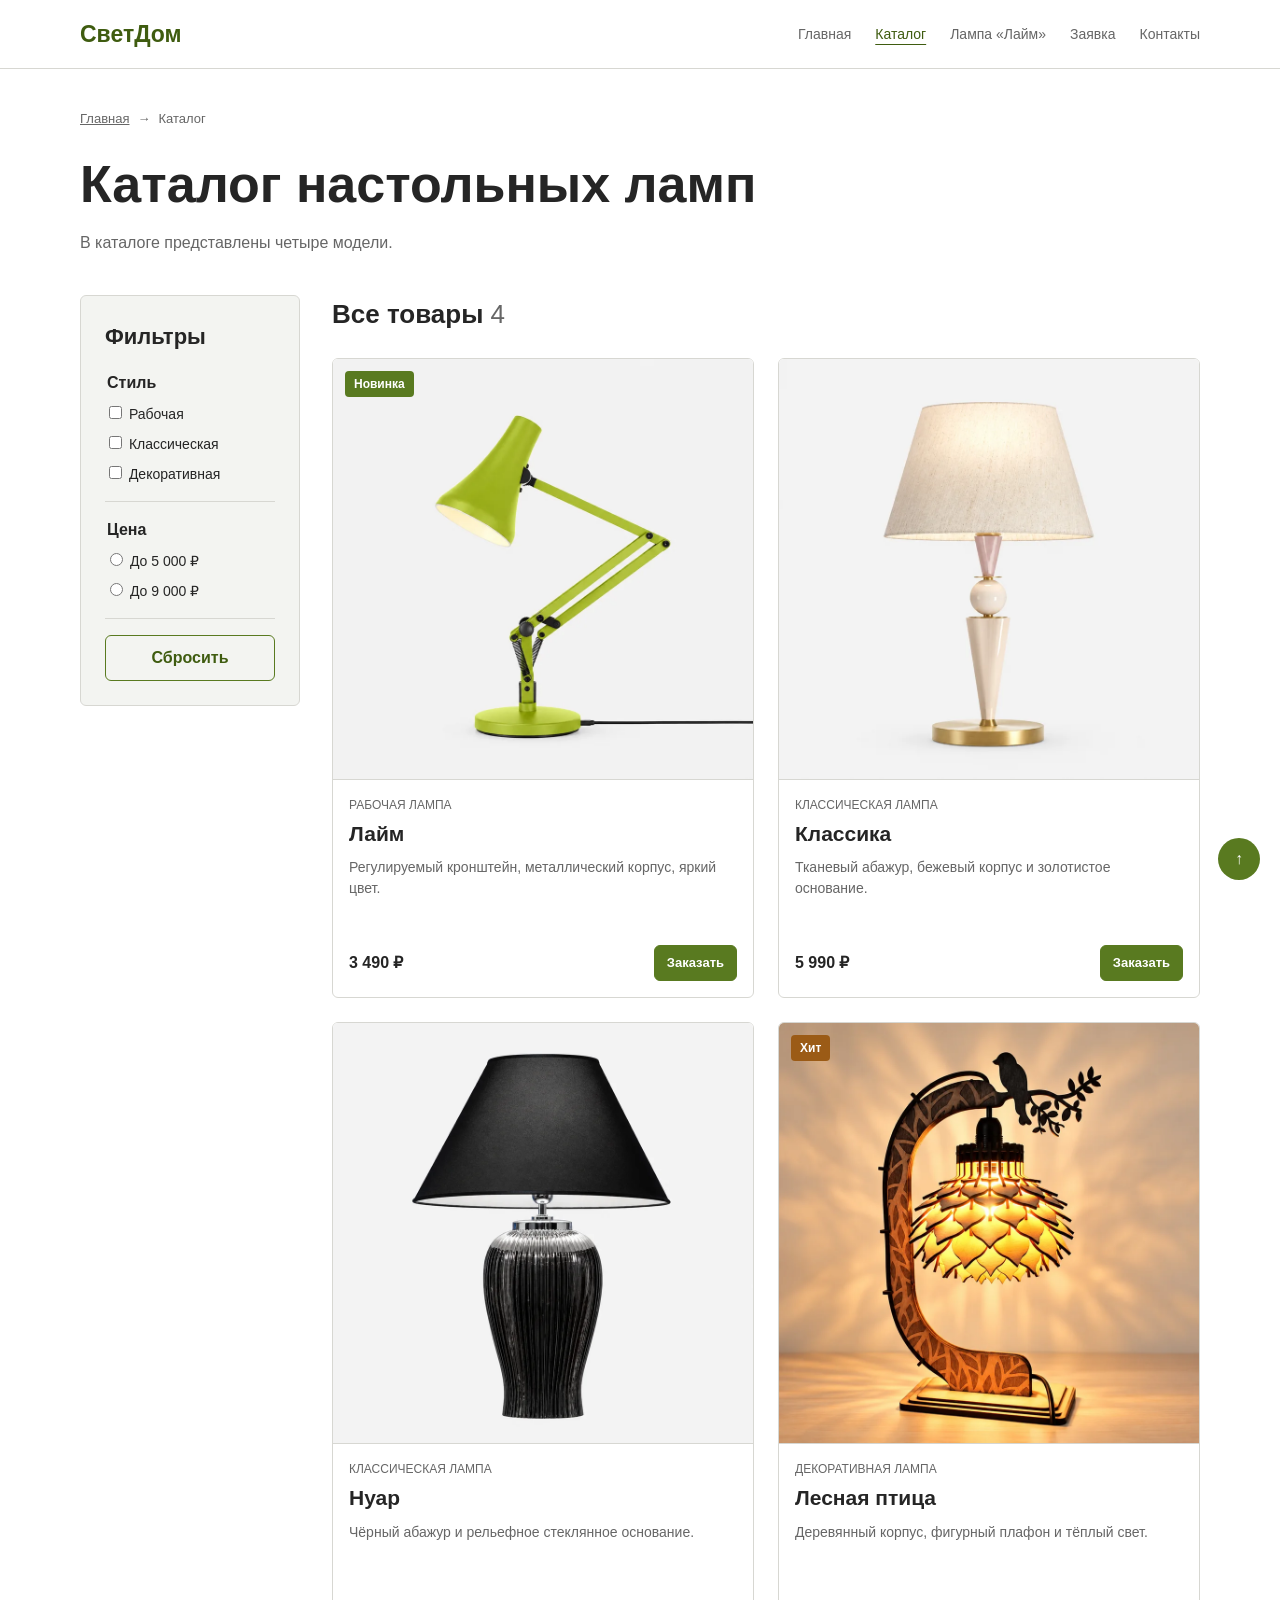
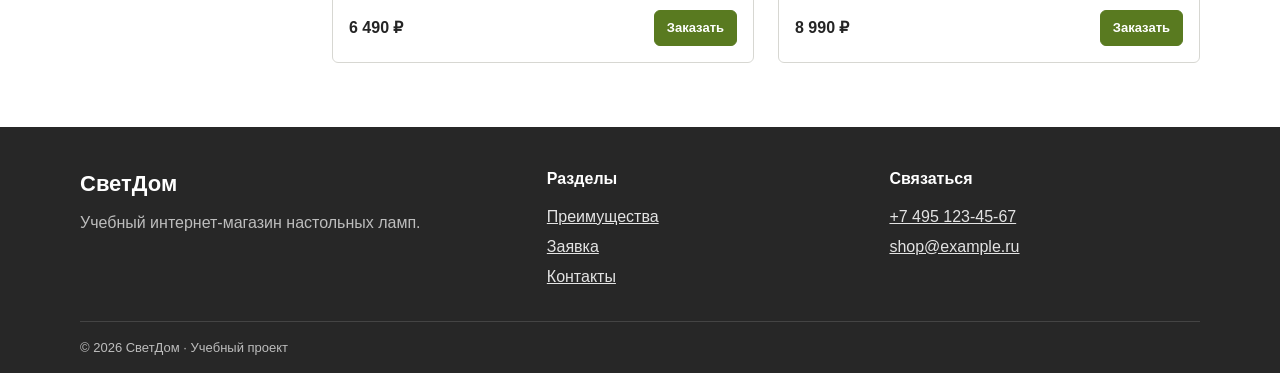
==== catalog.html @ de1390ab "Import the original SvetDom HTML/CSS project from KR1 (66d1419)" ====
<!doctype html>
<html lang="ru">
  <head>
    <meta charset="UTF-8" />
    <meta name="viewport" content="width=device-width, initial-scale=1.0" />
    <meta name="description" content="Каталог из четырёх настольных ламп магазина СветДом." />
    <title>Каталог ламп - СветДом</title>
    <link rel="stylesheet" href="css/style.css" />
  </head>
  <body>
    <a class="skip-link" href="#main-content">Перейти к содержимому</a>
    <header class="site-header">
      <div class="site-header__inner container">
        <a class="site-header__logo" href="index.html">СветДом</a>
        <nav class="site-nav" aria-label="Основная навигация">
          <ul class="site-nav__list">
            <li><a class="site-nav__link" href="index.html">Главная</a></li>
            <li>
              <a
                class="site-nav__link site-nav__link--active"
                href="catalog.html"
                aria-current="page"
              >
                Каталог
              </a>
            </li>
            <li>
              <a class="site-nav__link" href="product.html">Лампа «Лайм»</a>
            </li>
            <li><a class="site-nav__link" href="order.html">Заявка</a></li>
            <li><a class="site-nav__link" href="contacts.html">Контакты</a></li>
          </ul>
        </nav>
      </div>
    </header>

    <main id="main-content">
      <div class="page-title container">
        <nav class="breadcrumbs" aria-label="Хлебные крошки">
          <a href="index.html">Главная</a>
          <span>→</span>
          <span aria-current="page">Каталог</span>
        </nav>
        <h1>Каталог настольных ламп</h1>
        <p>В каталоге представлены четыре модели.</p>
      </div>

      <div class="catalog container">
        <aside class="filter">
          <h2 class="filter__title">Фильтры</h2>
          <form class="filter__form">
            <fieldset class="filter__group">
              <legend>Стиль</legend>
              <label for="style-work">
                <input id="style-work" type="checkbox" name="style" value="work" />
                Рабочая
              </label>
              <label for="style-classic">
                <input id="style-classic" type="checkbox" name="style" value="classic" />
                Классическая
              </label>
              <label for="style-decor">
                <input id="style-decor" type="checkbox" name="style" value="decor" />
                Декоративная
              </label>
            </fieldset>
            <fieldset class="filter__group">
              <legend>Цена</legend>
              <label for="price-5000">
                <input id="price-5000" type="radio" name="price" value="5000" />
                До 5 000 ₽
              </label>
              <label for="price-9000">
                <input id="price-9000" type="radio" name="price" value="9000" />
                До 9 000 ₽
              </label>
            </fieldset>
            <button class="button button--outline" type="reset">Сбросить</button>
          </form>
        </aside>

        <section class="catalog__products" aria-labelledby="catalog-heading">
          <h2 class="catalog__heading" id="catalog-heading">
            Все товары
            <span>4</span>
          </h2>
          <div class="product-grid product-grid--catalog">
            <article class="product-card product-card--new">
              <span class="product-card__badge">Новинка</span>
              <a href="product.html">
                <img
                  class="product-card__image"
                  src="images/lamp-green.webp"
                  alt="Зелёная рабочая лампа Лайм"
                  width="900"
                  height="900"
                />
              </a>
              <div class="product-card__content">
                <p class="product-card__category">Рабочая лампа</p>
                <h3 class="product-card__title">
                  <a href="product.html">Лайм</a>
                </h3>
                <p class="product-card__text">
                  Регулируемый кронштейн, металлический корпус, яркий цвет.
                </p>
                <div class="product-card__bottom">
                  <strong>3 490 ₽</strong>
                  <a class="button button--small" href="order.html#order-form">Заказать</a>
                </div>
              </div>
            </article>
            <article class="product-card">
              <img
                class="product-card__image"
                src="images/lamp-beige.webp"
                alt="Бежевая лампа Классика"
                width="900"
                height="900"
              />
              <div class="product-card__content">
                <p class="product-card__category">Классическая лампа</p>
                <h3 class="product-card__title">Классика</h3>
                <p class="product-card__text">
                  Тканевый абажур, бежевый корпус и золотистое основание.
                </p>
                <div class="product-card__bottom">
                  <strong>5 990 ₽</strong>
                  <a class="button button--small" href="order.html#order-form">Заказать</a>
                </div>
              </div>
            </article>
            <article class="product-card">
              <img
                class="product-card__image"
                src="images/lamp-black.webp"
                alt="Чёрная лампа Нуар"
                width="900"
                height="900"
              />
              <div class="product-card__content">
                <p class="product-card__category">Классическая лампа</p>
                <h3 class="product-card__title">Нуар</h3>
                <p class="product-card__text">Чёрный абажур и рельефное стеклянное основание.</p>
                <div class="product-card__bottom">
                  <strong>6 490 ₽</strong>
                  <a class="button button--small" href="order.html#order-form">Заказать</a>
                </div>
              </div>
            </article>
            <article class="product-card product-card--hit">
              <span class="product-card__badge">Хит</span>
              <img
                class="product-card__image"
                src="images/lamp-bird.webp"
                alt="Деревянная лампа Лесная птица"
                width="900"
                height="900"
              />
              <div class="product-card__content">
                <p class="product-card__category">Декоративная лампа</p>
                <h3 class="product-card__title">Лесная птица</h3>
                <p class="product-card__text">Деревянный корпус, фигурный плафон и тёплый свет.</p>
                <div class="product-card__bottom">
                  <strong>8 990 ₽</strong>
                  <a class="button button--small" href="order.html#order-form">Заказать</a>
                </div>
              </div>
            </article>
          </div>
        </section>
      </div>
    </main>

    <footer class="site-footer">
      <div class="site-footer__inner container">
        <div>
          <strong class="site-footer__logo">СветДом</strong>
          <p>Учебный интернет-магазин настольных ламп.</p>
        </div>
        <div>
          <h2 class="site-footer__title">Разделы</h2>
          <a href="index.html#advantages">Преимущества</a>
          <a href="order.html">Заявка</a>
          <a href="contacts.html">Контакты</a>
        </div>
        <div>
          <h2 class="site-footer__title">Связаться</h2>
          <a href="tel:+74951234567">+7 495 123-45-67</a>
          <a href="mailto:shop@example.ru">shop@example.ru</a>
        </div>
      </div>
      <div class="site-footer__bottom container">© 2026 СветДом · Учебный проект</div>
    </footer>
    <a class="back-to-top" href="#main-content" aria-label="Наверх">↑</a>
  </body>
</html>
---- css/style.css ----
:root {
  --color-bg: #ffffff;
  --color-light: #f3f4f1;
  --color-text: #252525;
  --color-muted: #666666;
  --color-primary: #597a20;
  --color-primary-dark: #3f5c10;
  --color-border: #d7d7d2;
  --color-white: #ffffff;
  --color-danger: #a52a2a;
  --space-sm: 8px;
  --space-md: 16px;
  --space-lg: 24px;
  --space-xl: 40px;
  --radius-sm: 6px;
  --radius-md: 12px;
  --container: 1120px;
}

*,
*::before,
*::after {
  box-sizing: border-box;
}

html {
  scroll-behavior: smooth;
}

body {
  margin: 0;
  color: var(--color-text);
  background: var(--color-bg);
  font-family: Arial, Helvetica, sans-serif;
  line-height: 1.5;
}

main {
  min-height: calc(100vh - 309px);
}

img {
  display: block;
  max-width: 100%;
  height: auto;
}

a {
  color: inherit;
}

button,
input,
select,
textarea {
  font: inherit;
}

h1,
h2,
h3,
p {
  margin-top: 0;
}

:focus-visible {
  outline: 3px solid #246ac2;
  outline-offset: 3px;
}

.container {
  width: min(calc(100% - 32px), var(--container));
  margin: 0 auto;
}

.skip-link {
  position: fixed;
  top: 10px;
  left: 10px;
  z-index: 200;
  padding: 10px 14px;
  color: var(--color-white);
  background: var(--color-text);
  transform: translateY(-150%);
}

.skip-link:focus {
  transform: translateY(0);
}

.label {
  margin-bottom: var(--space-sm);
  color: var(--color-primary-dark);
  font-size: 13px;
  font-weight: 700;
  text-transform: uppercase;
}

.section {
  padding: 64px 0;
}

.section--gray {
  background: var(--color-light);
}

.section__title {
  margin-bottom: 28px;
  font-size: clamp(28px, 4vw, 40px);
  line-height: 1.15;
}

.section__header {
  display: flex;
  align-items: center;
  justify-content: space-between;
  gap: var(--space-md);
}

.simple-link {
  color: var(--color-primary-dark);
  font-weight: 700;
}

/* Шапка и навигация */
.site-header {
  position: sticky;
  top: 0;
  z-index: 50;
  background: var(--color-white);
  border-bottom: 1px solid var(--color-border);
}

.site-header__inner {
  display: flex;
  min-height: 68px;
  align-items: center;
  justify-content: space-between;
  gap: var(--space-lg);
}

.site-header__logo {
  color: var(--color-primary-dark);
  font-size: 23px;
  font-weight: 800;
  text-decoration: none;
}

.site-nav__list {
  display: flex;
  align-items: center;
  gap: var(--space-lg);
  padding: 0;
  margin: 0;
  list-style: none;
}

.site-nav__link {
  display: block;
  padding: 22px 0;
  color: var(--color-muted);
  font-size: 14px;
  text-decoration: none;
}

.site-nav__link:hover,
.site-nav__link--active {
  color: var(--color-primary-dark);
  text-decoration: underline;
  text-underline-offset: 5px;
}

/* Кнопки */
.button {
  display: inline-flex;
  min-height: 44px;
  align-items: center;
  justify-content: center;
  padding: 10px 20px;
  color: var(--color-white);
  background: var(--color-primary);
  border: 1px solid var(--color-primary);
  border-radius: var(--radius-sm);
  font-weight: 700;
  text-decoration: none;
  cursor: pointer;
}

.button:hover {
  background: var(--color-primary-dark);
  border-color: var(--color-primary-dark);
}

.button:disabled,
.button--disabled {
  cursor: not-allowed;
  opacity: 0.5;
}

.button--small {
  min-height: 36px;
  padding: 7px 12px;
  font-size: 13px;
}

.button--outline {
  color: var(--color-primary-dark);
  background: transparent;
}

.button--outline:hover {
  color: var(--color-white);
}

/* Главная страница */
.hero {
  padding: 48px 0;
  background: #f1f4eb;
}

.hero__inner {
  display: grid;
  align-items: center;
  grid-template-columns: 1fr 1fr;
  gap: 48px;
}

.hero__title {
  margin-bottom: var(--space-lg);
  font-size: clamp(38px, 6vw, 64px);
  line-height: 1.05;
}

.hero__text {
  max-width: 560px;
  margin-bottom: var(--space-lg);
  color: var(--color-muted);
  font-size: 18px;
}

.hero__image {
  width: 100%;
  height: auto;
  object-fit: contain;
  border: 1px solid var(--color-border);
  border-radius: var(--radius-md);
}

.advantages {
  display: grid;
  margin-bottom: var(--space-lg);
  grid-template-columns: repeat(3, 1fr);
  gap: var(--space-lg);
}

.advantage-card {
  padding: var(--space-lg);
  background: var(--color-light);
  border: 1px solid var(--color-border);
  border-radius: var(--radius-sm);
}

.advantage-card__title {
  margin-bottom: var(--space-sm);
  font-size: 20px;
}

.advantage-card__text {
  margin-bottom: 0;
  color: var(--color-muted);
}

.about {
  display: grid;
  align-items: start;
  grid-template-columns: 1fr 1fr;
  gap: 48px;
}

.about p:last-child {
  color: var(--color-muted);
  font-size: 18px;
}

/* Карточки товаров */
.product-grid {
  display: grid;
  grid-template-columns: repeat(4, 1fr);
  gap: var(--space-lg);
}

.product-grid--catalog {
  grid-template-columns: repeat(2, 1fr);
}

.product-card {
  position: relative;
  overflow: hidden;
  background: var(--color-white);
  border: 1px solid var(--color-border);
  border-radius: var(--radius-sm);
}

.product-card:hover {
  border-color: var(--color-primary);
}

.product-card__badge {
  position: absolute;
  top: 12px;
  left: 12px;
  z-index: 2;
  padding: 4px 9px;
  color: var(--color-white);
  background: var(--color-primary);
  border-radius: 4px;
  font-size: 12px;
  font-weight: 700;
}

.product-card--hit .product-card__badge {
  background: #9b5b16;
}

.product-card__image {
  width: 100%;
  height: auto;
  object-fit: contain;
  background: var(--color-white);
  border-bottom: 1px solid var(--color-border);
}

.product-card__content {
  padding: var(--space-md);
}

.product-card__category {
  margin-bottom: 4px;
  color: var(--color-muted);
  font-size: 12px;
  text-transform: uppercase;
}

.product-card__title {
  margin-bottom: var(--space-sm);
  font-size: 21px;
}

.product-card__title a {
  text-decoration: none;
}

.product-card__title a:hover {
  color: var(--color-primary-dark);
  text-decoration: underline;
}

.product-card__text {
  min-height: 72px;
  margin-bottom: var(--space-md);
  color: var(--color-muted);
  font-size: 14px;
}

.product-card__bottom {
  display: flex;
  align-items: center;
  justify-content: space-between;
  gap: var(--space-sm);
}

/* Внутренние страницы */
.page-title {
  padding: 40px 0;
}

.page-title h1 {
  margin-bottom: var(--space-sm);
  font-size: clamp(34px, 5vw, 52px);
}

.page-title > p {
  margin-bottom: 0;
  color: var(--color-muted);
}

.breadcrumbs {
  display: flex;
  gap: var(--space-sm);
  margin-bottom: var(--space-md);
  color: var(--color-muted);
  font-size: 13px;
}

.breadcrumbs--page {
  padding-top: 32px;
}

.breadcrumbs a:hover {
  color: var(--color-primary-dark);
}

/* Каталог */
.catalog {
  display: grid;
  align-items: start;
  padding-bottom: 64px;
  grid-template-columns: 220px 1fr;
  gap: 32px;
}

.filter {
  position: sticky;
  top: 92px;
  padding: var(--space-lg);
  background: var(--color-light);
  border: 1px solid var(--color-border);
  border-radius: var(--radius-sm);
}

.filter__title {
  font-size: 22px;
}

.filter__form {
  display: grid;
  gap: var(--space-md);
}

.filter__group {
  display: grid;
  padding: 0 0 var(--space-md);
  margin: 0;
  border: 0;
  border-bottom: 1px solid var(--color-border);
  gap: var(--space-sm);
}

.filter__group legend {
  margin-bottom: var(--space-sm);
  font-weight: 700;
}

.filter__group label {
  cursor: pointer;
  font-size: 14px;
}

.filter__group input {
  accent-color: var(--color-primary);
}

.catalog__heading {
  margin-bottom: var(--space-lg);
  font-size: 26px;
}

.catalog__heading span {
  color: var(--color-muted);
  font-weight: 400;
}

/* Страница товара */
.product-detail {
  display: grid;
  align-items: center;
  padding: 20px 0 64px;
  grid-template-columns: 1fr 1fr;
  gap: 48px;
}

.product-detail__photo {
  position: relative;
}

.product-detail__photo img {
  width: 100%;
  height: auto;
  object-fit: contain;
  border: 1px solid var(--color-border);
  border-radius: var(--radius-md);
}

.product-detail__badge {
  position: absolute;
  top: 16px;
  left: 16px;
  z-index: 2;
  padding: 5px 10px;
  color: var(--color-white);
  background: var(--color-primary);
  border-radius: 4px;
  font-size: 13px;
}

.product-detail__title {
  margin-bottom: var(--space-md);
  font-size: clamp(40px, 6vw, 64px);
}

.product-detail__description {
  color: var(--color-muted);
  font-size: 17px;
}

.product-detail__price {
  margin-bottom: 4px;
  font-size: 28px;
  font-weight: 700;
}

.product-detail__stock {
  color: var(--color-primary-dark);
  font-weight: 700;
}

.product-detail__list {
  padding-left: 20px;
  margin-top: var(--space-lg);
  color: var(--color-muted);
}

.specs {
  display: grid;
  align-items: start;
  grid-template-columns: 1fr 1.4fr;
  gap: 48px;
}

.table-wrapper {
  overflow-x: auto;
}

.specs-table {
  width: 100%;
  border-collapse: collapse;
  background: var(--color-white);
}

.specs-table caption {
  padding-bottom: var(--space-sm);
  font-weight: 700;
  text-align: left;
}

.specs-table th,
.specs-table td {
  padding: 12px;
  border: 1px solid var(--color-border);
  text-align: left;
}

.specs-table thead {
  background: #e5e8e0;
}

.small-products {
  display: grid;
  grid-template-columns: repeat(3, 1fr);
  gap: var(--space-lg);
}

.small-product {
  display: flex;
  align-items: center;
  gap: var(--space-md);
  padding: var(--space-md);
  border: 1px solid var(--color-border);
  border-radius: var(--radius-sm);
}

.small-product img {
  width: 110px;
  height: 110px;
  object-fit: contain;
}

.small-product h3,
.small-product p {
  margin-bottom: 4px;
}

/* Форма */
.order-layout {
  display: grid;
  align-items: start;
  grid-template-columns: 1fr 320px;
  gap: 32px;
}

.order-form {
  display: grid;
  padding: 32px;
  background: var(--color-white);
  border: 1px solid var(--color-border);
  border-radius: var(--radius-sm);
  gap: var(--space-md);
}

.order-form__title {
  margin-bottom: var(--space-sm);
}

.order-form__row {
  display: grid;
  grid-template-columns: 1fr 1fr;
  gap: var(--space-md);
}

.order-form__field {
  display: grid;
  gap: 5px;
}

.order-form__field label {
  font-weight: 700;
}

.order-form__field input,
.order-form__field select,
.order-form__field textarea {
  width: 100%;
  padding: 11px 12px;
  background: var(--color-white);
  border: 1px solid var(--color-border);
  border-radius: var(--radius-sm);
}

.order-form__field input:hover,
.order-form__field select:hover,
.order-form__field textarea:hover {
  border-color: var(--color-primary);
}

.order-form__field input:user-invalid,
.order-form__field select:user-invalid,
.order-form__field textarea:user-invalid {
  border-color: var(--color-danger);
}

.order-form__field textarea {
  resize: vertical;
}

.order-form__checkbox {
  cursor: pointer;
  font-size: 14px;
}

.order-form__checkbox input {
  accent-color: var(--color-primary);
}

.order-form__actions {
  display: flex;
  gap: var(--space-sm);
}

.order-form__note {
  margin-bottom: 0;
  color: var(--color-muted);
  font-size: 13px;
}

.order-info {
  padding: var(--space-lg);
  background: #e5ebda;
  border: 1px solid #c4d0b0;
  border-radius: var(--radius-sm);
}

.order-info h2 {
  font-size: 22px;
}

.order-info ol {
  padding-left: 20px;
}

/* Контакты */
.contacts {
  display: grid;
  grid-template-columns: repeat(3, 1fr);
  gap: var(--space-lg);
}

.contact-card {
  padding: var(--space-lg);
  background: var(--color-white);
  border: 1px solid var(--color-border);
  border-radius: var(--radius-sm);
}

.contact-card h2 {
  font-size: 22px;
}

.contact-card p:last-child {
  margin-bottom: 0;
}

.contact-action {
  display: flex;
  align-items: center;
  justify-content: space-between;
  gap: var(--space-lg);
}

.contact-action .section__title {
  margin-bottom: var(--space-sm);
}

.reviews {
  display: grid;
  grid-template-columns: repeat(2, 1fr);
  gap: var(--space-lg);
}

.review-card {
  padding: var(--space-lg);
  background: var(--color-white);
  border: 1px solid var(--color-border);
  border-radius: var(--radius-sm);
}

.review-card__stars {
  margin-bottom: var(--space-sm);
  color: #b66a12;
  font-size: 24px;
  letter-spacing: 3px;
}

.review-card__author {
  margin-bottom: var(--space-sm);
  font-size: 20px;
}

.review-card__text {
  margin-bottom: 0;
  color: var(--color-muted);
}

/* Модальное окно на CSS */
.modal {
  position: fixed;
  inset: 0;
  z-index: 100;
  display: none;
  place-items: center;
}

.modal:target {
  display: grid;
}

.modal__background {
  position: absolute;
  inset: 0;
  background: rgba(0, 0, 0, 0.6);
}

.modal__content {
  position: relative;
  z-index: 2;
  width: min(520px, calc(100% - 32px));
  padding: 32px;
  background: var(--color-white);
  border-radius: var(--radius-md);
}

.modal__close {
  position: absolute;
  top: 10px;
  right: 14px;
  font-size: 28px;
  text-decoration: none;
}

/* Подвал */
.site-footer {
  padding-top: 40px;
  color: #e3e3e3;
  background: #272727;
}

.site-footer__inner {
  display: grid;
  padding-bottom: 32px;
  grid-template-columns: 1.4fr 1fr 1fr;
  gap: 32px;
}

.site-footer__logo {
  color: var(--color-white);
  font-size: 22px;
}

.site-footer__inner > div {
  display: flex;
  flex-direction: column;
  align-items: flex-start;
  gap: 6px;
}

.site-footer__inner p {
  margin: 5px 0 0;
  color: #bdbdbd;
}

.site-footer__title {
  margin-bottom: var(--space-sm);
  color: var(--color-white);
  font-size: 16px;
}

.site-footer__inner a:hover {
  color: var(--color-white);
}

.site-footer__bottom {
  padding: var(--space-md) 0;
  color: #bdbdbd;
  border-top: 1px solid #444444;
  font-size: 13px;
}

.back-to-top {
  position: fixed;
  right: 20px;
  bottom: 20px;
  z-index: 30;
  display: grid;
  width: 42px;
  height: 42px;
  color: var(--color-white);
  background: var(--color-primary);
  border-radius: 50%;
  text-decoration: none;
  place-items: center;
}

.back-to-top:hover {
  background: var(--color-primary-dark);
}

@media (max-width: 900px) {
  .site-header__inner {
    flex-direction: column;
    align-items: flex-start;
    padding: 12px 0;
  }

  .site-nav {
    width: 100%;
    overflow-x: auto;
  }

  .site-nav__list {
    gap: var(--space-md);
  }

  .site-nav__link {
    padding: 8px 0;
    white-space: nowrap;
  }

  .product-grid {
    grid-template-columns: repeat(2, 1fr);
  }

  .order-layout,
  .specs {
    grid-template-columns: 1fr;
  }

  .filter {
    top: 130px;
  }
}

@media (max-width: 650px) {
  .section {
    padding: 44px 0;
  }

  .hero__inner,
  .about,
  .product-detail,
  .catalog {
    grid-template-columns: 1fr;
  }

  .advantages,
  .contacts,
  .reviews,
  .small-products,
  .order-form__row {
    grid-template-columns: 1fr;
  }

  .filter {
    position: static;
  }

  .product-grid,
  .product-grid--catalog {
    grid-template-columns: 1fr;
  }

  .section__header,
  .contact-action {
    align-items: flex-start;
    flex-direction: column;
  }

  .site-footer__inner {
    grid-template-columns: 1fr;
  }
}
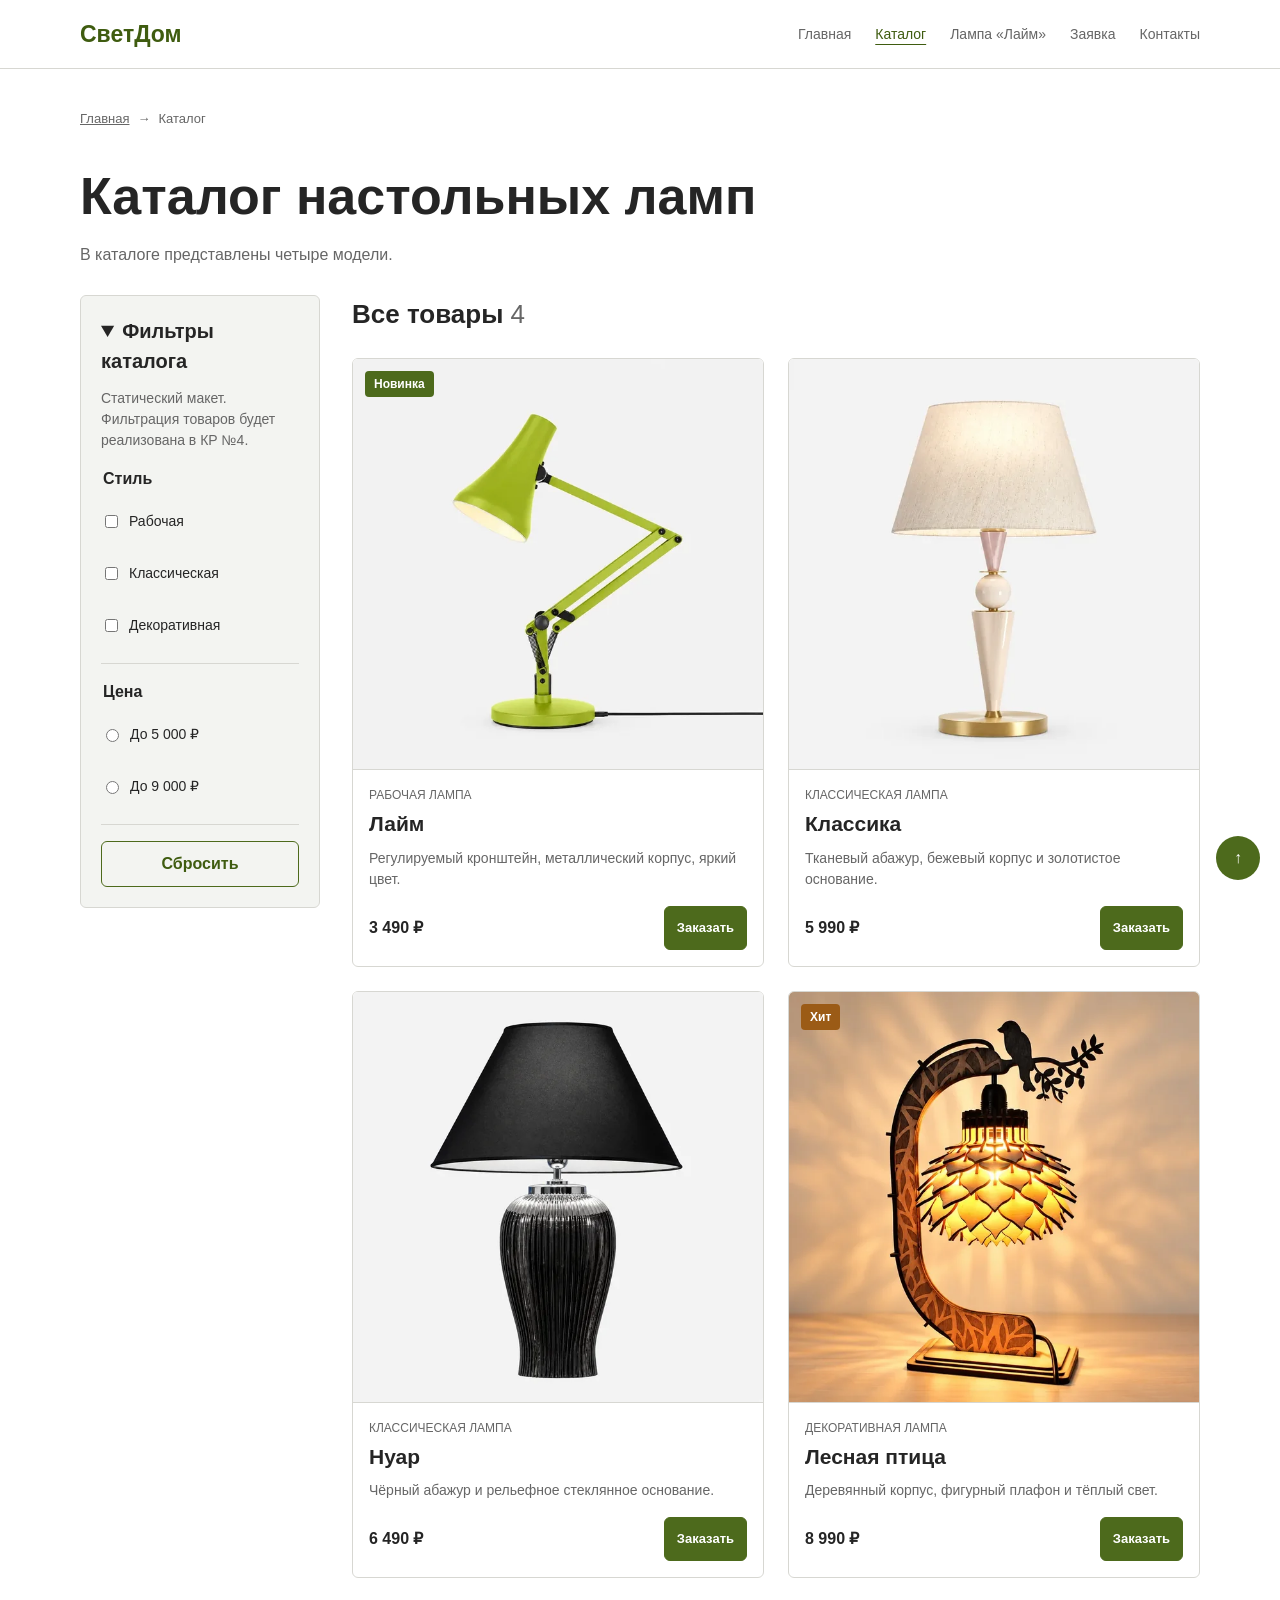
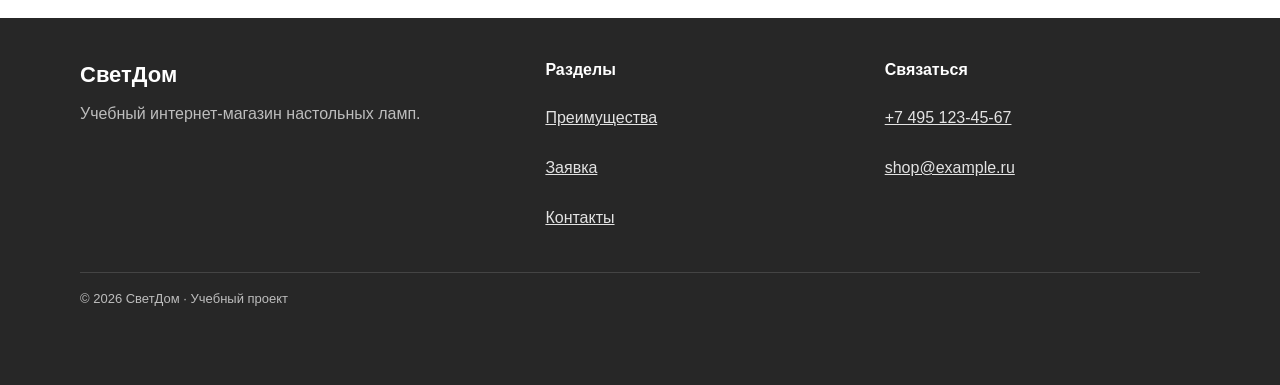
==== commit e4cae751: "Implement mobile-first responsiveness and accessibility; add Lighthouse reports" ====
--- a/catalog.html
+++ b/catalog.html
@@ -6,13 +6,18 @@
     <meta name="description" content="Каталог из четырёх настольных ламп магазина СветДом." />
     <title>Каталог ламп - СветДом</title>
     <link rel="stylesheet" href="css/style.css" />
+    <link rel="stylesheet" href="css/responsive.css" />
   </head>
   <body>
     <a class="skip-link" href="#main-content">Перейти к содержимому</a>
     <header class="site-header">
       <div class="site-header__inner container">
         <a class="site-header__logo" href="index.html">СветДом</a>
-        <nav class="site-nav" aria-label="Основная навигация">
+        <button class="menu-toggle" type="button" popovertarget="mobile-menu">
+          <span aria-hidden="true">☰</span>
+          Меню
+        </button>
+        <nav class="site-nav site-nav--desktop" aria-label="Основная навигация">
           <ul class="site-nav__list">
             <li><a class="site-nav__link" href="index.html">Главная</a></li>
             <li>
@@ -34,11 +39,11 @@
       </div>
     </header>
 
-    <main id="main-content">
+    <main id="main-content" tabindex="-1">
       <div class="page-title container">
         <nav class="breadcrumbs" aria-label="Хлебные крошки">
           <a href="index.html">Главная</a>
-          <span>→</span>
+          <span aria-hidden="true">→</span>
           <span aria-current="page">Каталог</span>
         </nav>
         <h1>Каталог настольных ламп</h1>
@@ -47,36 +52,41 @@
 
       <div class="catalog container">
         <aside class="filter">
-          <h2 class="filter__title">Фильтры</h2>
-          <form class="filter__form">
-            <fieldset class="filter__group">
-              <legend>Стиль</legend>
-              <label for="style-work">
-                <input id="style-work" type="checkbox" name="style" value="work" />
-                Рабочая
-              </label>
-              <label for="style-classic">
-                <input id="style-classic" type="checkbox" name="style" value="classic" />
-                Классическая
-              </label>
-              <label for="style-decor">
-                <input id="style-decor" type="checkbox" name="style" value="decor" />
-                Декоративная
-              </label>
-            </fieldset>
-            <fieldset class="filter__group">
-              <legend>Цена</legend>
-              <label for="price-5000">
-                <input id="price-5000" type="radio" name="price" value="5000" />
-                До 5 000 ₽
-              </label>
-              <label for="price-9000">
-                <input id="price-9000" type="radio" name="price" value="9000" />
-                До 9 000 ₽
-              </label>
-            </fieldset>
-            <button class="button button--outline" type="reset">Сбросить</button>
-          </form>
+          <details class="filter__details" open="">
+            <summary class="filter__title">Фильтры каталога</summary>
+            <p class="filter__hint">
+              Статический макет. Фильтрация товаров будет реализована в КР №4.
+            </p>
+            <form class="filter__form">
+              <fieldset class="filter__group">
+                <legend>Стиль</legend>
+                <label for="style-work">
+                  <input id="style-work" type="checkbox" name="style" value="work" />
+                  Рабочая
+                </label>
+                <label for="style-classic">
+                  <input id="style-classic" type="checkbox" name="style" value="classic" />
+                  Классическая
+                </label>
+                <label for="style-decor">
+                  <input id="style-decor" type="checkbox" name="style" value="decor" />
+                  Декоративная
+                </label>
+              </fieldset>
+              <fieldset class="filter__group">
+                <legend>Цена</legend>
+                <label for="price-5000">
+                  <input id="price-5000" type="radio" name="price" value="5000" />
+                  До 5 000 ₽
+                </label>
+                <label for="price-9000">
+                  <input id="price-9000" type="radio" name="price" value="9000" />
+                  До 9 000 ₽
+                </label>
+              </fieldset>
+              <button class="button button--outline" type="reset">Сбросить</button>
+            </form>
+          </details>
         </aside>
 
         <section class="catalog__products" aria-labelledby="catalog-heading">
@@ -90,10 +100,17 @@
               <a href="product.html">
                 <img
                   class="product-card__image"
+                  loading="lazy"
                   src="images/lamp-green.webp"
                   alt="Зелёная рабочая лампа Лайм"
                   width="900"
                   height="900"
+                  srcset="
+                    images/lamp-green-360.webp 360w,
+                    images/lamp-green-640.webp 640w,
+                    images/lamp-green.webp     900w
+                  "
+                  sizes="(min-width: 1200px) 412px, (min-width: 1024px) calc(50vw - 164px), (min-width: 640px) calc(50vw - 28px), calc(100vw - 32px)"
                 />
               </a>
               <div class="product-card__content">
@@ -106,17 +123,30 @@
                 </p>
                 <div class="product-card__bottom">
                   <strong>3 490 ₽</strong>
-                  <a class="button button--small" href="order.html#order-form">Заказать</a>
+                  <a
+                    class="button button--small"
+                    href="order.html#order-form"
+                    aria-label="Заказать лампу «Лайм»"
+                  >
+                    Заказать
+                  </a>
                 </div>
               </div>
             </article>
             <article class="product-card">
               <img
                 class="product-card__image"
+                  loading="lazy"
                 src="images/lamp-beige.webp"
                 alt="Бежевая лампа Классика"
                 width="900"
                 height="900"
+                srcset="
+                  images/lamp-beige-360.webp 360w,
+                  images/lamp-beige-640.webp 640w,
+                  images/lamp-beige.webp     900w
+                "
+                sizes="(min-width: 1200px) 412px, (min-width: 1024px) calc(50vw - 164px), (min-width: 640px) calc(50vw - 28px), calc(100vw - 32px)"
               />
               <div class="product-card__content">
                 <p class="product-card__category">Классическая лампа</p>
@@ -126,17 +156,30 @@
                 </p>
                 <div class="product-card__bottom">
                   <strong>5 990 ₽</strong>
-                  <a class="button button--small" href="order.html#order-form">Заказать</a>
+                  <a
+                    class="button button--small"
+                    href="order.html#order-form"
+                    aria-label="Заказать лампу «Классика»"
+                  >
+                    Заказать
+                  </a>
                 </div>
               </div>
             </article>
             <article class="product-card">
               <img
                 class="product-card__image"
+                  loading="lazy"
                 src="images/lamp-black.webp"
                 alt="Чёрная лампа Нуар"
                 width="900"
                 height="900"
+                srcset="
+                  images/lamp-black-360.webp 360w,
+                  images/lamp-black-640.webp 640w,
+                  images/lamp-black.webp     900w
+                "
+                sizes="(min-width: 1200px) 412px, (min-width: 1024px) calc(50vw - 164px), (min-width: 640px) calc(50vw - 28px), calc(100vw - 32px)"
               />
               <div class="product-card__content">
                 <p class="product-card__category">Классическая лампа</p>
@@ -144,7 +187,13 @@
                 <p class="product-card__text">Чёрный абажур и рельефное стеклянное основание.</p>
                 <div class="product-card__bottom">
                   <strong>6 490 ₽</strong>
-                  <a class="button button--small" href="order.html#order-form">Заказать</a>
+                  <a
+                    class="button button--small"
+                    href="order.html#order-form"
+                    aria-label="Заказать лампу «Нуар»"
+                  >
+                    Заказать
+                  </a>
                 </div>
               </div>
             </article>
@@ -152,10 +201,17 @@
               <span class="product-card__badge">Хит</span>
               <img
                 class="product-card__image"
+                  loading="lazy"
                 src="images/lamp-bird.webp"
                 alt="Деревянная лампа Лесная птица"
                 width="900"
                 height="900"
+                srcset="
+                  images/lamp-bird-360.webp 360w,
+                  images/lamp-bird-640.webp 640w,
+                  images/lamp-bird.webp     900w
+                "
+                sizes="(min-width: 1200px) 412px, (min-width: 1024px) calc(50vw - 164px), (min-width: 640px) calc(50vw - 28px), calc(100vw - 32px)"
               />
               <div class="product-card__content">
                 <p class="product-card__category">Декоративная лампа</p>
@@ -163,7 +219,13 @@
                 <p class="product-card__text">Деревянный корпус, фигурный плафон и тёплый свет.</p>
                 <div class="product-card__bottom">
                   <strong>8 990 ₽</strong>
-                  <a class="button button--small" href="order.html#order-form">Заказать</a>
+                  <a
+                    class="button button--small"
+                    href="order.html#order-form"
+                    aria-label="Заказать лампу «Лесная птица»"
+                  >
+                    Заказать
+                  </a>
                 </div>
               </div>
             </article>
@@ -193,5 +255,38 @@
       <div class="site-footer__bottom container">© 2026 СветДом · Учебный проект</div>
     </footer>
     <a class="back-to-top" href="#main-content" aria-label="Наверх">↑</a>
+
+    <nav
+      class="site-nav site-nav--mobile"
+      aria-label="Мобильная навигация"
+      id="mobile-menu"
+      popover="auto"
+    >
+      <div class="site-nav__heading">
+        <strong>Разделы сайта</strong>
+        <button
+          class="menu-close"
+          type="button"
+          popovertarget="mobile-menu"
+          popovertargetaction="hide"
+        >
+          Закрыть меню
+          <span aria-hidden="true">×</span>
+        </button>
+      </div>
+      <ul class="site-nav__list">
+        <li><a class="site-nav__link" href="index.html">Главная</a></li>
+        <li>
+          <a class="site-nav__link site-nav__link--active" href="catalog.html" aria-current="page">
+            Каталог
+          </a>
+        </li>
+        <li>
+          <a class="site-nav__link" href="product.html">Лампа «Лайм»</a>
+        </li>
+        <li><a class="site-nav__link" href="order.html">Заявка</a></li>
+        <li><a class="site-nav__link" href="contacts.html">Контакты</a></li>
+      </ul>
+    </nav>
   </body>
 </html>
--- a/css/style.css
+++ b/css/style.css
@@ -3,7 +3,7 @@
   --color-light: #f3f4f1;
   --color-text: #252525;
   --color-muted: #666666;
-  --color-primary: #597a20;
+  --color-primary: #4d6a1c;
   --color-primary-dark: #3f5c10;
   --color-border: #d7d7d2;
   --color-white: #ffffff;
@@ -35,10 +35,6 @@
   line-height: 1.5;
 }
 
-main {
-  min-height: calc(100vh - 309px);
-}
-
 img {
   display: block;
   max-width: 100%;
@@ -221,7 +217,6 @@
 .hero__inner {
   display: grid;
   align-items: center;
-  grid-template-columns: 1fr 1fr;
   gap: 48px;
 }
 
@@ -249,7 +244,6 @@
 .advantages {
   display: grid;
   margin-bottom: var(--space-lg);
-  grid-template-columns: repeat(3, 1fr);
   gap: var(--space-lg);
 }
 
@@ -273,7 +267,6 @@
 .about {
   display: grid;
   align-items: start;
-  grid-template-columns: 1fr 1fr;
   gap: 48px;
 }
 
@@ -285,12 +278,10 @@
 /* Карточки товаров */
 .product-grid {
   display: grid;
-  grid-template-columns: repeat(4, 1fr);
   gap: var(--space-lg);
 }
 
 .product-grid--catalog {
-  grid-template-columns: repeat(2, 1fr);
 }
 
 .product-card {
@@ -405,7 +396,6 @@
   display: grid;
   align-items: start;
   padding-bottom: 64px;
-  grid-template-columns: 220px 1fr;
   gap: 32px;
 }
 
@@ -465,7 +455,6 @@
   display: grid;
   align-items: center;
   padding: 20px 0 64px;
-  grid-template-columns: 1fr 1fr;
   gap: 48px;
 }
 
@@ -523,7 +512,6 @@
 .specs {
   display: grid;
   align-items: start;
-  grid-template-columns: 1fr 1.4fr;
   gap: 48px;
 }
 
@@ -556,7 +544,6 @@
 
 .small-products {
   display: grid;
-  grid-template-columns: repeat(3, 1fr);
   gap: var(--space-lg);
 }
 
@@ -584,7 +571,6 @@
 .order-layout {
   display: grid;
   align-items: start;
-  grid-template-columns: 1fr 320px;
   gap: 32px;
 }
 
@@ -603,7 +589,6 @@
 
 .order-form__row {
   display: grid;
-  grid-template-columns: 1fr 1fr;
   gap: var(--space-md);
 }
 
@@ -680,7 +665,6 @@
 /* Контакты */
 .contacts {
   display: grid;
-  grid-template-columns: repeat(3, 1fr);
   gap: var(--space-lg);
 }
 
@@ -712,7 +696,6 @@
 
 .reviews {
   display: grid;
-  grid-template-columns: repeat(2, 1fr);
   gap: var(--space-lg);
 }
 
@@ -725,7 +708,7 @@
 
 .review-card__stars {
   margin-bottom: var(--space-sm);
-  color: #b66a12;
+  color: #95520d;
   font-size: 24px;
   letter-spacing: 3px;
 }
@@ -740,40 +723,51 @@
   color: var(--color-muted);
 }
 
-/* Модальное окно на CSS */
+/* Нативное модальное окно: фокус и Escape обрабатывает браузер. */
 .modal {
-  position: fixed;
-  inset: 0;
-  z-index: 100;
-  display: none;
-  place-items: center;
-}
-
-.modal:target {
-  display: grid;
-}
-
-.modal__background {
-  position: absolute;
-  inset: 0;
-  background: rgba(0, 0, 0, 0.6);
+  width: min(520px, calc(100% - 32px));
+  max-height: calc(100dvh - 32px);
+  padding: 0;
+  color: var(--color-text);
+  background: var(--color-white);
+  border: 0;
+  border-radius: var(--radius-md);
+  overflow: auto;
+}
+
+.modal::backdrop {
+  background: rgb(0 0 0 / 60%);
 }
 
 .modal__content {
   position: relative;
-  z-index: 2;
-  width: min(520px, calc(100% - 32px));
   padding: 32px;
-  background: var(--color-white);
-  border-radius: var(--radius-md);
+}
+
+.modal__content h2 {
+  padding-right: 32px;
 }
 
 .modal__close {
   position: absolute;
-  top: 10px;
-  right: 14px;
+  top: 8px;
+  right: 8px;
+  display: inline-flex;
+  align-items: center;
+  justify-content: center;
+  width: 44px;
+  height: 44px;
+  padding: 0;
+  color: var(--color-text);
+  background: transparent;
+  border: 0;
+  border-radius: var(--radius-sm);
   font-size: 28px;
-  text-decoration: none;
+  cursor: pointer;
+}
+
+.modal__close:hover {
+  background: var(--color-light);
 }
 
 /* Подвал */
@@ -786,7 +780,6 @@
 .site-footer__inner {
   display: grid;
   padding-bottom: 32px;
-  grid-template-columns: 1.4fr 1fr 1fr;
   gap: 32px;
 }
 
@@ -843,77 +836,175 @@
   background: var(--color-primary-dark);
 }
 
-@media (max-width: 900px) {
-  .site-header__inner {
-    flex-direction: column;
-    align-items: flex-start;
-    padding: 12px 0;
-  }
-
-  .site-nav {
-    width: 100%;
-    overflow-x: auto;
-  }
-
-  .site-nav__list {
-    gap: var(--space-md);
-  }
-
-  .site-nav__link {
-    padding: 8px 0;
-    white-space: nowrap;
-  }
-
-  .product-grid {
-    grid-template-columns: repeat(2, 1fr);
-  }
-
-  .order-layout,
-  .specs {
-    grid-template-columns: 1fr;
-  }
-
-  .filter {
-    top: 130px;
-  }
-}
-
-@media (max-width: 650px) {
-  .section {
-    padding: 44px 0;
-  }
-
-  .hero__inner,
-  .about,
-  .product-detail,
-  .catalog {
-    grid-template-columns: 1fr;
-  }
-
-  .advantages,
-  .contacts,
-  .reviews,
-  .small-products,
-  .order-form__row {
-    grid-template-columns: 1fr;
-  }
-
-  .filter {
-    position: static;
-  }
-
-  .product-grid,
-  .product-grid--catalog {
-    grid-template-columns: 1fr;
-  }
-
-  .section__header,
-  .contact-action {
-    align-items: flex-start;
-    flex-direction: column;
-  }
-
-  .site-footer__inner {
-    grid-template-columns: 1fr;
-  }
-}
+/* Элементы управления без собственного JavaScript. */
+.text-button {
+  display: inline-flex;
+  align-items: center;
+  min-height: 44px;
+  padding: 8px 0;
+  background: transparent;
+  border: 0;
+  text-decoration: underline;
+  text-underline-offset: 3px;
+  cursor: pointer;
+}
+
+.menu-toggle,
+.menu-close {
+  display: inline-flex;
+  align-items: center;
+  justify-content: center;
+  gap: 8px;
+  min-height: 44px;
+  padding: 8px 12px;
+  color: var(--color-primary-dark);
+  background: var(--color-light);
+  border: 1px solid var(--color-border);
+  border-radius: var(--radius-sm);
+  font-weight: 700;
+  cursor: pointer;
+}
+
+.site-nav__heading {
+  display: flex;
+  align-items: center;
+  justify-content: space-between;
+  gap: 12px;
+  padding-bottom: 12px;
+  border-bottom: 1px solid var(--color-border);
+}
+
+.site-nav--mobile {
+  position: fixed;
+  inset: 16px 16px auto;
+  width: min(480px, calc(100% - 32px));
+  max-height: calc(100dvh - 32px);
+  margin: 0 auto;
+  padding: 16px;
+  color: var(--color-text);
+  background: var(--color-white);
+  border: 1px solid var(--color-border);
+  border-radius: var(--radius-md);
+  box-shadow: 0 12px 48px rgb(0 0 0 / 20%);
+  overflow: auto;
+}
+
+.site-nav--mobile::backdrop {
+  background: rgb(0 0 0 / 25%);
+}
+
+.site-nav--mobile .site-nav__list {
+  flex-direction: column;
+  align-items: stretch;
+  gap: 4px;
+  padding-top: 12px;
+}
+
+.site-nav--mobile .site-nav__link {
+  padding: 10px 12px;
+  border-radius: var(--radius-sm);
+  font-size: 16px;
+}
+
+.site-nav--mobile .site-nav__link:hover,
+.site-nav--mobile .site-nav__link--active {
+  background: var(--color-light);
+}
+
+.filter__title {
+  margin-bottom: 0;
+  font-size: 20px;
+  font-weight: 700;
+  cursor: pointer;
+}
+
+.filter__hint {
+  margin: 12px 0 16px;
+  color: var(--color-muted);
+  font-size: 14px;
+}
+
+.filter__group label {
+  display: flex;
+  align-items: center;
+  gap: 8px;
+  min-height: 44px;
+}
+
+.field-hint {
+  color: var(--color-muted);
+  font-size: 13px;
+}
+
+.order-form__checkbox {
+  display: flex;
+  align-items: flex-start;
+  gap: 10px;
+  min-height: 44px;
+}
+
+.order-form__checkbox input {
+  flex: 0 0 auto;
+  width: 20px;
+  height: 20px;
+  margin: 2px 0 0;
+}
+
+/* method="dialog" проверяет поля без сетевой отправки. */
+.form-panel {
+  position: static;
+  width: 100%;
+  max-width: none;
+  height: auto;
+  max-height: none;
+  margin: 0;
+  padding: 0;
+  color: inherit;
+  background: transparent;
+  border: 0;
+}
+
+.form-panel[open] + .form-result {
+  display: none;
+}
+
+.form-result {
+  padding: 24px;
+  background: #e5ebda;
+  border: 1px solid #c4d0b0;
+  border-radius: var(--radius-sm);
+}
+
+.specs-cards {
+  display: grid;
+  gap: 12px;
+  margin: 0;
+}
+
+.specs-cards > div {
+  padding: 16px;
+  background: var(--color-white);
+  border: 1px solid var(--color-border);
+  border-radius: var(--radius-sm);
+}
+
+.specs-cards dt {
+  font-weight: 700;
+}
+
+.specs-cards dd {
+  margin: 4px 0 0;
+  color: var(--color-muted);
+}
+
+.visually-hidden {
+  position: absolute;
+  width: 1px;
+  height: 1px;
+  padding: 0;
+  margin: -1px;
+  overflow: hidden;
+  clip-path: inset(50%);
+  white-space: nowrap;
+  border: 0;
+}
--- a/css/responsive.css
+++ b/css/responsive.css
@@ -0,0 +1,360 @@
+/*
+ * КР №3. Mobile First: базовая раскладка для телефона.
+ * 640px — две карточки; 768px — парные блоки; 1024px — боковая колонка.
+ * Здесь меняется раскладка, а в style.css хранятся цвета и оформление.
+ */
+
+html {
+  scroll-padding-top: 20px;
+}
+
+body {
+  display: flex;
+  flex-direction: column;
+  min-height: 100vh;
+  min-height: 100dvh;
+  overflow-wrap: anywhere;
+}
+
+main {
+  flex: 1 0 auto;
+  min-width: 0;
+}
+
+body > header,
+body > footer {
+  flex-shrink: 0;
+}
+
+/* Ограничиваем содержимое, а не скрываем горизонтальное переполнение. */
+img,
+video {
+  max-width: 100%;
+  height: auto;
+}
+
+section,
+article,
+aside,
+fieldset,
+.hero__content,
+.hero__picture,
+.catalog__products,
+.table-wrapper,
+.order-form__field,
+.order-layout > *,
+.feedback-layout > * {
+  min-width: 0;
+}
+
+.site-header {
+  position: static;
+}
+
+.site-header__inner {
+  min-height: 68px;
+  gap: 12px;
+}
+
+.site-nav--desktop {
+  display: none;
+}
+
+.section {
+  padding: 40px 0;
+}
+
+.hero {
+  padding: 28px 0;
+}
+
+.hero__inner,
+.about,
+.product-detail,
+.catalog,
+.specs,
+.order-layout,
+.feedback-layout {
+  display: grid;
+  grid-template-columns: minmax(0, 1fr);
+  gap: 24px;
+}
+
+.hero__picture {
+  display: block;
+  width: 100%;
+}
+
+.hero__title {
+  font-size: clamp(34px, 8vw, 64px);
+}
+
+.hero__text,
+.about p:last-child {
+  font-size: 16px;
+}
+
+.section__header,
+.contact-action {
+  flex-direction: column;
+  align-items: flex-start;
+  gap: 12px;
+}
+
+.advantages,
+.product-grid,
+.product-grid--catalog,
+.contacts,
+.reviews,
+.small-products,
+.order-form__row,
+.site-footer__inner {
+  display: grid;
+  grid-template-columns: minmax(0, 1fr);
+  gap: 24px;
+}
+
+.product-card {
+  display: flex;
+  flex-direction: column;
+}
+
+.product-card__content {
+  display: flex;
+  flex: 1;
+  flex-direction: column;
+}
+
+.product-card__text {
+  min-height: 0;
+}
+
+.product-card__bottom {
+  flex-wrap: wrap;
+  margin-top: auto;
+}
+
+.button--small,
+.back-to-top {
+  min-width: 44px;
+  min-height: 44px;
+}
+
+.page-title {
+  padding: 28px 0;
+}
+
+.breadcrumbs {
+  flex-wrap: wrap;
+  align-items: center;
+}
+
+.breadcrumbs a,
+.simple-link {
+  display: inline-flex;
+  align-items: center;
+  min-height: 44px;
+}
+
+.catalog,
+.product-detail {
+  padding-bottom: 40px;
+}
+
+.filter {
+  position: static;
+  padding: 20px;
+}
+
+/* На телефоне те же характеристики показаны списком карточек. */
+.table-wrapper {
+  display: none;
+  max-width: 100%;
+  overflow-x: auto;
+  overscroll-behavior-x: contain;
+}
+
+.specs-table {
+  min-width: 640px;
+}
+
+.small-product img {
+  flex: 0 0 96px;
+  width: 96px;
+  height: 96px;
+}
+
+.order-form {
+  padding: 20px;
+}
+
+.order-form__row {
+  gap: 16px;
+}
+
+.order-form__field input,
+.order-form__field select,
+.order-form__field textarea {
+  min-width: 0;
+  min-height: 44px;
+  font-size: 16px;
+}
+
+.order-form__actions {
+  flex-direction: column;
+  flex-wrap: wrap;
+  gap: 12px;
+}
+
+.modal__content {
+  padding: 24px 20px;
+}
+
+.site-footer {
+  margin-top: auto;
+}
+
+.site-footer__inner a {
+  display: inline-flex;
+  align-items: center;
+  min-height: 44px;
+}
+
+.site-footer__bottom {
+  padding-bottom: 76px;
+}
+
+/* Сетка из двух товаров. Минимальная ширина карточки остаётся удобной. */
+@media (min-width: 640px) {
+  .product-grid,
+  .product-grid--catalog,
+  .reviews {
+    grid-template-columns: repeat(2, minmax(0, 1fr));
+  }
+
+  .order-form__actions {
+    flex-direction: row;
+  }
+
+  .specs-cards {
+    display: none;
+  }
+
+  .table-wrapper {
+    display: block;
+  }
+}
+
+/* Планшет: фото рядом с текстом, поля формы в две колонки. */
+@media (min-width: 768px) {
+  .hero,
+  .section {
+    padding: 56px 0;
+  }
+
+  .hero__inner,
+  .about,
+  .product-detail,
+  .feedback-layout {
+    grid-template-columns: repeat(2, minmax(0, 1fr));
+    gap: 48px;
+  }
+
+  .advantages,
+  .contacts,
+  .small-products {
+    grid-template-columns: repeat(3, minmax(0, 1fr));
+  }
+
+  .small-product {
+    flex-direction: column;
+    align-items: flex-start;
+  }
+
+  .order-form__row {
+    grid-template-columns: repeat(2, minmax(0, 1fr));
+  }
+
+  .section__header,
+  .contact-action {
+    flex-direction: row;
+    align-items: center;
+    justify-content: space-between;
+  }
+
+  .site-footer__inner {
+    grid-template-columns: 1.4fr 1fr 1fr;
+  }
+
+  .order-form {
+    padding: 28px;
+  }
+}
+
+/* Desktop: постоянное меню, фильтр слева и четыре товара на главной. */
+@media (min-width: 1024px) {
+  html {
+    scroll-padding-top: 92px;
+  }
+
+  .site-header {
+    position: sticky;
+  }
+
+  .menu-toggle,
+  .site-nav--mobile:popover-open {
+    display: none;
+  }
+
+  .site-nav--desktop {
+    display: block;
+  }
+
+  .site-nav__list {
+    flex-wrap: wrap;
+  }
+
+  .product-grid {
+    grid-template-columns: repeat(4, minmax(0, 1fr));
+  }
+
+  .catalog {
+    grid-template-columns: 240px minmax(0, 1fr);
+    gap: 32px;
+  }
+
+  .product-grid--catalog {
+    grid-template-columns: repeat(2, minmax(0, 1fr));
+  }
+
+  .filter {
+    position: sticky;
+    top: 92px;
+    max-height: calc(100dvh - 112px);
+    overflow-y: auto;
+  }
+
+  .order-layout {
+    grid-template-columns: minmax(0, 1fr) 300px;
+    gap: 32px;
+  }
+
+  .specs {
+    grid-template-columns: minmax(0, 0.8fr) minmax(0, 1.2fr);
+    gap: 32px;
+  }
+}
+
+/* Уважаем системную настройку уменьшения движения. */
+@media (prefers-reduced-motion: reduce) {
+  html {
+    scroll-behavior: auto;
+  }
+
+  *,
+  *::before,
+  *::after {
+    animation: none !important;
+    transition: none !important;
+  }
+}
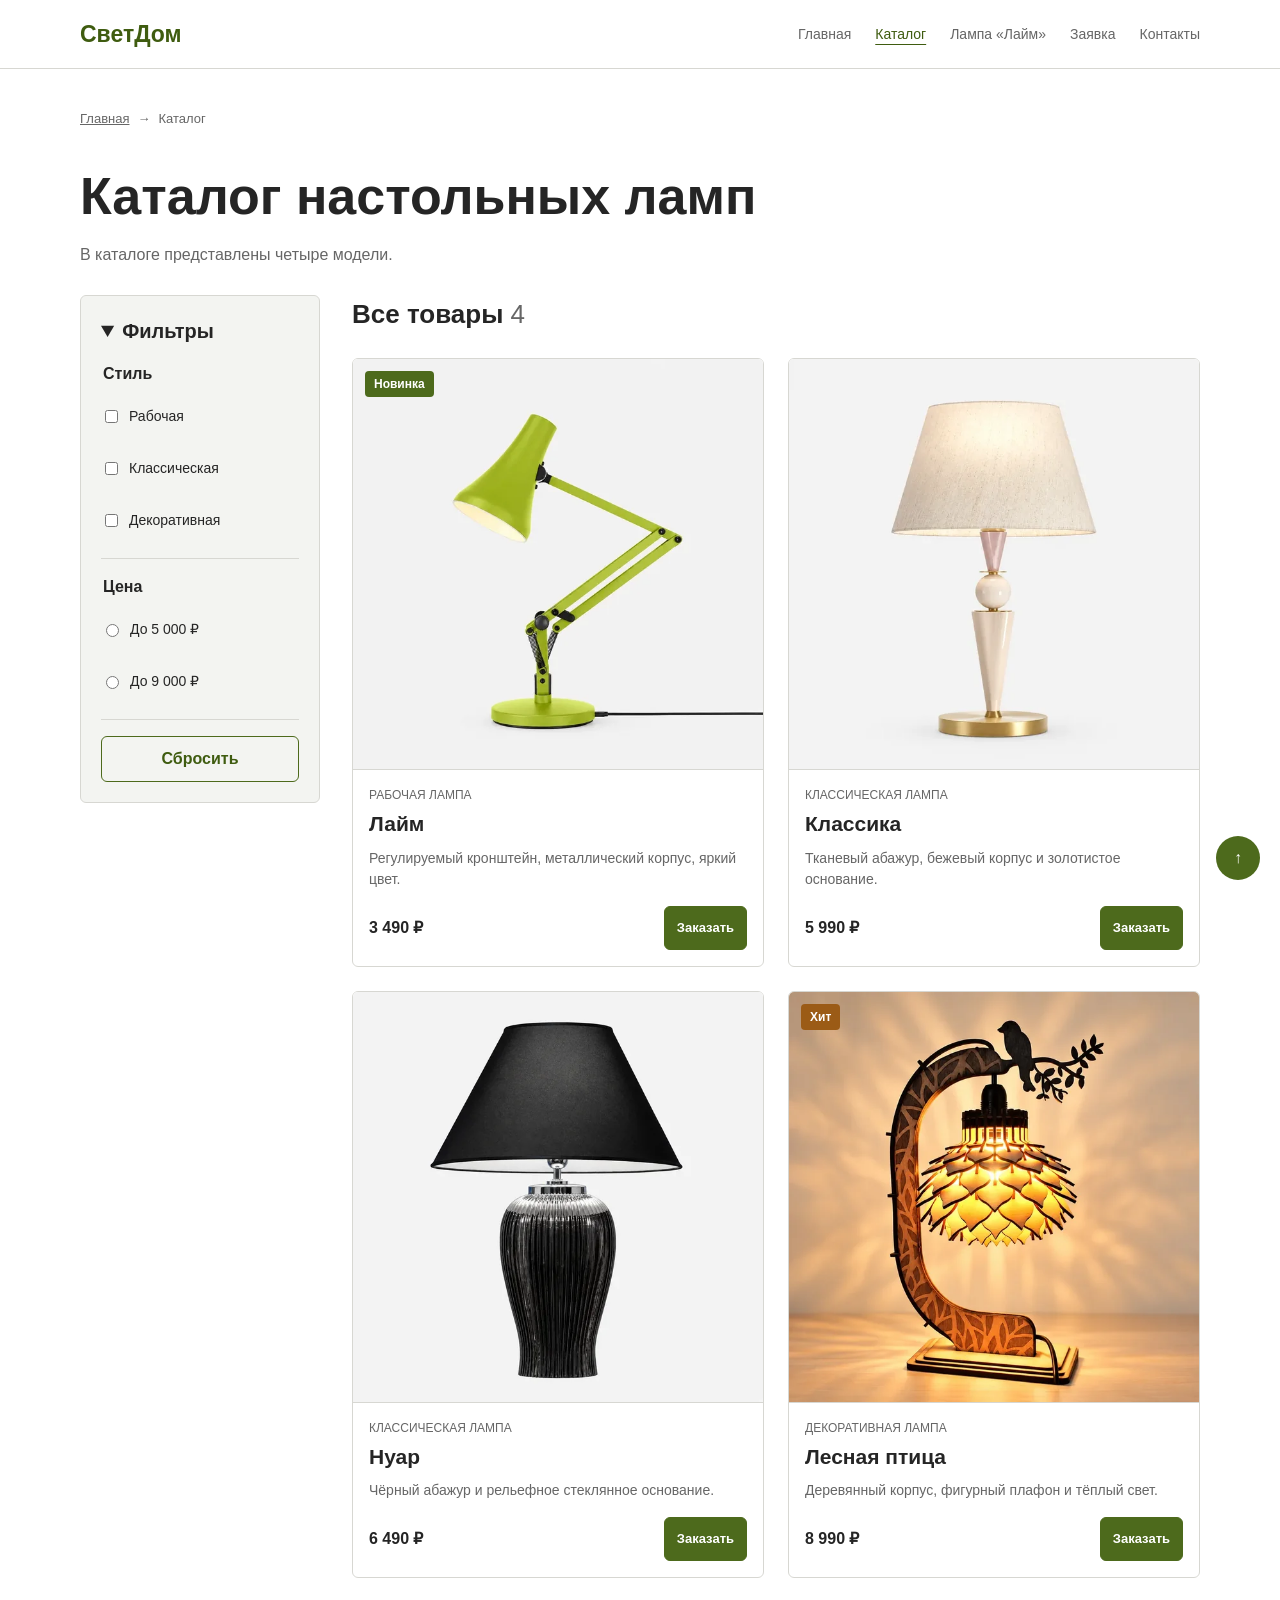
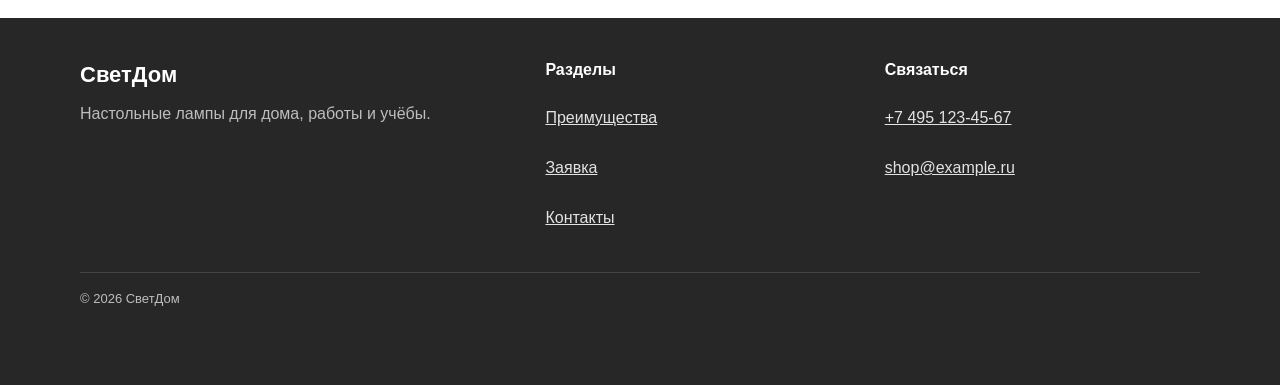
==== commit e836b7ac: "Complete KR3 review: clean interface, fix validation and responsive table, refresh evidence" ====
--- a/catalog.html
+++ b/catalog.html
@@ -5,6 +5,7 @@
     <meta name="viewport" content="width=device-width, initial-scale=1.0" />
     <meta name="description" content="Каталог из четырёх настольных ламп магазина СветДом." />
     <title>Каталог ламп - СветДом</title>
+    <link rel="icon" type="image/webp" href="images/lamp-green-360.webp" />
     <link rel="stylesheet" href="css/style.css" />
     <link rel="stylesheet" href="css/responsive.css" />
   </head>
@@ -53,10 +54,8 @@
       <div class="catalog container">
         <aside class="filter">
           <details class="filter__details" open="">
-            <summary class="filter__title">Фильтры каталога</summary>
-            <p class="filter__hint">
-              Статический макет. Фильтрация товаров будет реализована в КР №4.
-            </p>
+            <summary class="filter__title">Фильтры</summary>
+
             <form class="filter__form">
               <fieldset class="filter__group">
                 <legend>Стиль</legend>
@@ -136,7 +135,7 @@
             <article class="product-card">
               <img
                 class="product-card__image"
-                  loading="lazy"
+                loading="lazy"
                 src="images/lamp-beige.webp"
                 alt="Бежевая лампа Классика"
                 width="900"
@@ -169,7 +168,7 @@
             <article class="product-card">
               <img
                 class="product-card__image"
-                  loading="lazy"
+                loading="lazy"
                 src="images/lamp-black.webp"
                 alt="Чёрная лампа Нуар"
                 width="900"
@@ -201,7 +200,7 @@
               <span class="product-card__badge">Хит</span>
               <img
                 class="product-card__image"
-                  loading="lazy"
+                loading="lazy"
                 src="images/lamp-bird.webp"
                 alt="Деревянная лампа Лесная птица"
                 width="900"
@@ -238,7 +237,7 @@
       <div class="site-footer__inner container">
         <div>
           <strong class="site-footer__logo">СветДом</strong>
-          <p>Учебный интернет-магазин настольных ламп.</p>
+          <p>Настольные лампы для дома, работы и учёбы.</p>
         </div>
         <div>
           <h2 class="site-footer__title">Разделы</h2>
@@ -252,7 +251,7 @@
           <a href="mailto:shop@example.ru">shop@example.ru</a>
         </div>
       </div>
-      <div class="site-footer__bottom container">© 2026 СветДом · Учебный проект</div>
+      <div class="site-footer__bottom container">© 2026 СветДом</div>
     </footer>
     <a class="back-to-top" href="#main-content" aria-label="Наверх">↑</a>
 
--- a/css/style.css
+++ b/css/style.css
@@ -194,7 +194,6 @@
 }
 
 .button--small {
-  min-height: 36px;
   padding: 7px 12px;
   font-size: 13px;
 }
@@ -408,13 +407,13 @@
   border-radius: var(--radius-sm);
 }
 
-.filter__title {
-  font-size: 22px;
-}
-
 .filter__form {
   display: grid;
   gap: var(--space-md);
+}
+
+.filter__details[open] > .filter__title {
+  margin-bottom: 16px;
 }
 
 .filter__group {
@@ -515,10 +514,6 @@
   gap: 48px;
 }
 
-.table-wrapper {
-  overflow-x: auto;
-}
-
 .specs-table {
   width: 100%;
   border-collapse: collapse;
@@ -916,12 +911,6 @@
   font-size: 20px;
   font-weight: 700;
   cursor: pointer;
-}
-
-.filter__hint {
-  margin: 12px 0 16px;
-  color: var(--color-muted);
-  font-size: 14px;
 }
 
 .filter__group label {
@@ -975,28 +964,6 @@
   border-radius: var(--radius-sm);
 }
 
-.specs-cards {
-  display: grid;
-  gap: 12px;
-  margin: 0;
-}
-
-.specs-cards > div {
-  padding: 16px;
-  background: var(--color-white);
-  border: 1px solid var(--color-border);
-  border-radius: var(--radius-sm);
-}
-
-.specs-cards dt {
-  font-weight: 700;
-}
-
-.specs-cards dd {
-  margin: 4px 0 0;
-  color: var(--color-muted);
-}
-
 .visually-hidden {
   position: absolute;
   width: 1px;
--- a/css/responsive.css
+++ b/css/responsive.css
@@ -166,16 +166,52 @@
   padding: 20px;
 }
 
-/* На телефоне те же характеристики показаны списком карточек. */
+/* На телефоне одна и та же таблица выглядит как карточки характеристик. */
 .table-wrapper {
-  display: none;
   max-width: 100%;
   overflow-x: auto;
   overscroll-behavior-x: contain;
 }
 
-.specs-table {
-  min-width: 640px;
+.specs-table,
+.specs-table caption {
+  display: block;
+  background: transparent;
+}
+
+.specs-table thead {
+  position: absolute;
+  width: 1px;
+  height: 1px;
+  margin: -1px;
+  overflow: hidden;
+  clip-path: inset(50%);
+  white-space: nowrap;
+}
+
+.specs-table tbody {
+  display: grid;
+  gap: 12px;
+}
+
+.specs-table tbody tr {
+  display: grid;
+  gap: 4px;
+  padding: 16px;
+  background: var(--color-white);
+  border: 1px solid var(--color-border);
+  border-radius: var(--radius-sm);
+}
+
+.specs-table tbody th,
+.specs-table tbody td {
+  display: block;
+  padding: 0;
+  border: 0;
+}
+
+.specs-table tbody td {
+  color: var(--color-muted);
 }
 
 .small-product img {
@@ -236,12 +272,47 @@
     flex-direction: row;
   }
 
-  .specs-cards {
-    display: none;
-  }
-
-  .table-wrapper {
-    display: block;
+  .specs-table {
+    display: table;
+    min-width: 640px;
+    background: var(--color-white);
+  }
+
+  .specs-table caption {
+    display: table-caption;
+  }
+
+  .specs-table thead {
+    position: static;
+    width: auto;
+    height: auto;
+    margin: 0;
+    overflow: visible;
+    clip-path: none;
+    white-space: normal;
+  }
+
+  .specs-table tbody {
+    display: table-row-group;
+  }
+
+  .specs-table tbody tr {
+    display: table-row;
+    padding: 0;
+    background: transparent;
+    border: 0;
+    border-radius: 0;
+  }
+
+  .specs-table tbody th,
+  .specs-table tbody td {
+    display: table-cell;
+    padding: 12px;
+    border: 1px solid var(--color-border);
+  }
+
+  .specs-table tbody td {
+    color: var(--color-text);
   }
 }
 
